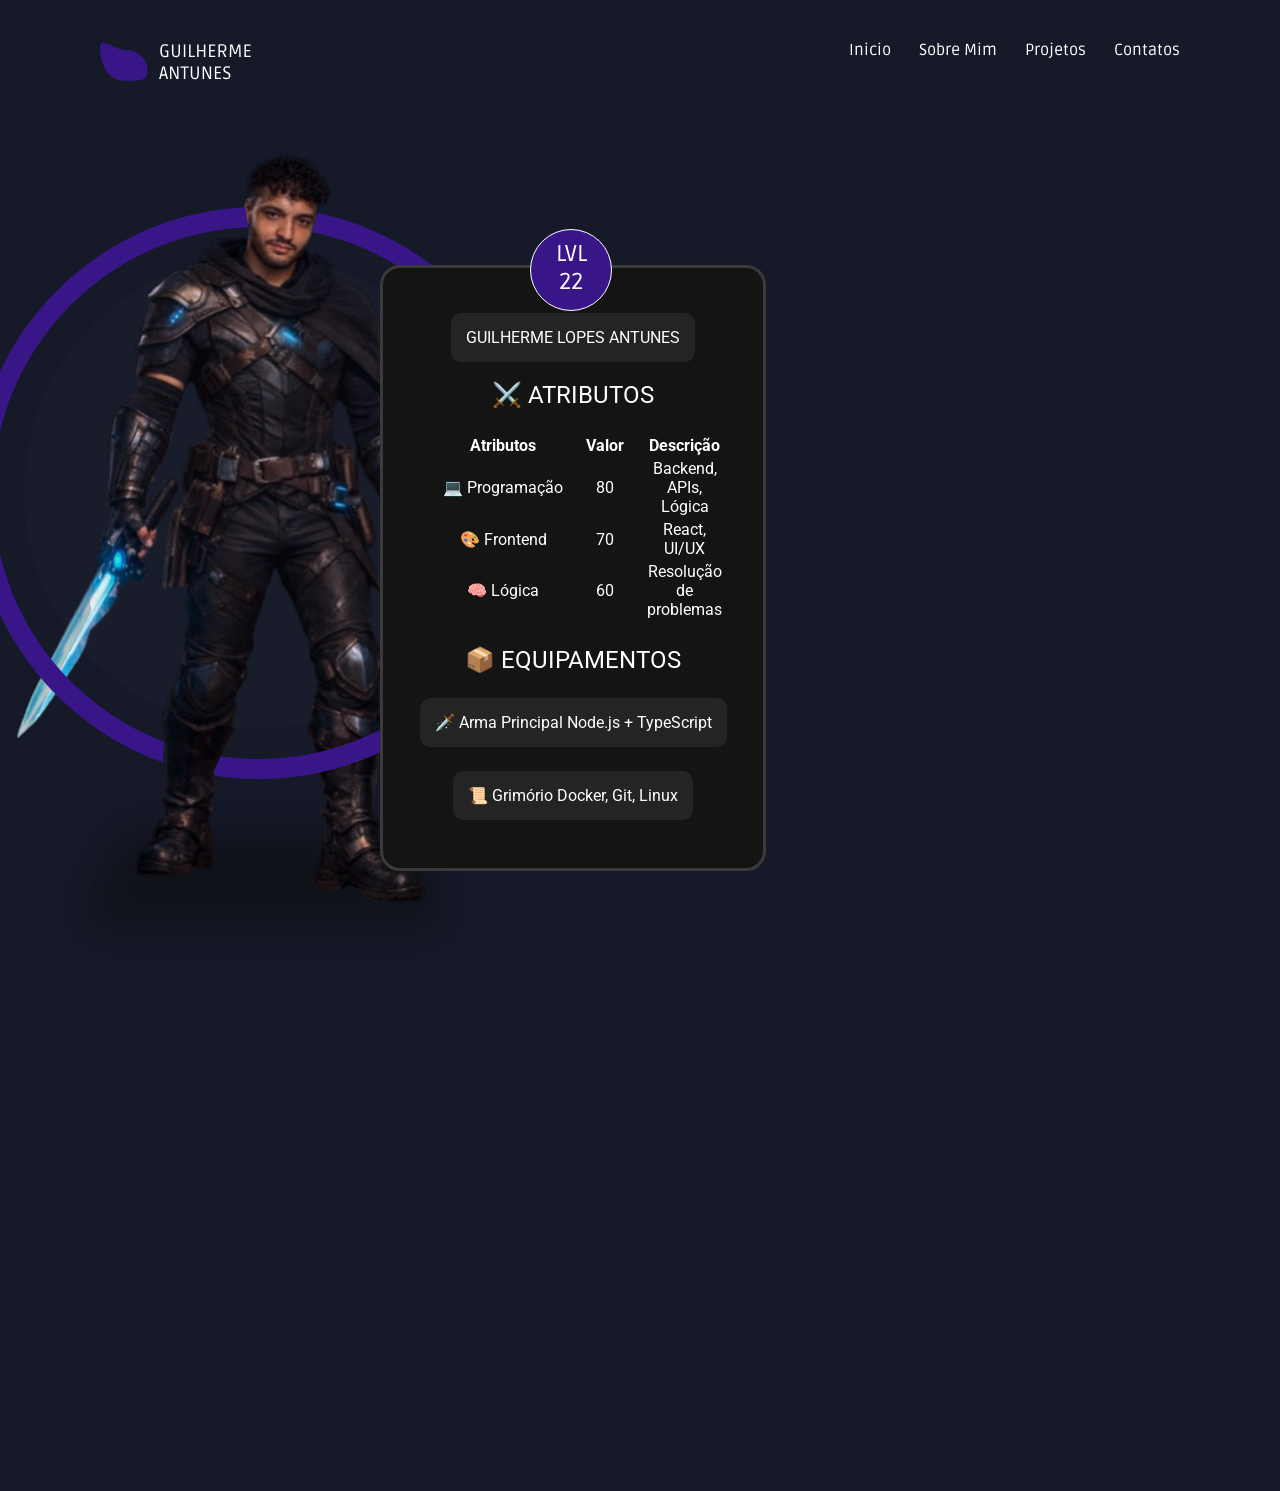
==== index.html @ bc66c3a2 "first commit" ====
<!DOCTYPE html>
<html lang="pt-br">
<head>
    <meta charset="UTF-8">
    <meta name="viewport" content="width=device-width, initial-scale=1.0">
    <link rel="stylesheet" href="styles/main.css">
    <title>Portifolio Dev - Guilherme Antunes</title>
</head>
<body>
    <header>
        <img src="images/Logo.svg" alt="Logo do Site">
        <nav>
            <a id="link-home" href="">Inicio</a>
            <a id="link-about-me" href="">Sobre Mim</a>
            <a id="link-project" href="">Projetos</a>
            <a id="link-contact" href="">Contatos</a>
            
        </nav>
    </header>
    <main>
        <div id="content-top">
            <div id="left-content-top">
                <img src="images/mainImage.svg" alt="">
                <div id="card-informartion">
                    <div id="circle-level">
                        <p>LVL 22</p>
                    </div>
                    <div id="status-painel">
                        <div>
                            <span id="name-input-game">GUILHERME LOPES ANTUNES</span>
                        </div>
                        <p style="font-size: 24px; border-spacing: 20px;">⚔️ ATRIBUTOS</p>
                        <table style="text-align: center;">
                            <tr >
                                <th>Atributos</th>
                                <th>Valor</th>
                                <th style="width: 20px;">Descrição</th>
                            </tr>
                            <tr>
                                <td>💻 Programação</td>
                                <td>80</td>
                                <td style="width: 20px;">Backend, APIs, Lógica</td>
                                
                            </tr>
                            <tr>
                                <td>🎨 Frontend</td>                          
                                <td>70</td>
                                <td>React, UI/UX</td>
                            </tr>
                            <tr>
                                <td>🧠 Lógica</td>
                                <td>60</td>
                                <td style="width: 20px;">Resolução de problemas</td>
                            </tr>
                        </table>
                        <p style="font-size: 24px; border-spacing: 20px;">📦 EQUIPAMENTOS</p>
                    
                    
                        <span>🗡️ Arma Principal Node.js + TypeScript</span>
                        <span>📜 Grimório Docker, Git, Linux</span>
                    </div>
                    
                    
                </div>
            
            </div>
        </div>
       
        
        
        
        

    </main>
    <footer>

    </footer>
</body>
<script src="scripts/main.js"></script>
</html>
---- styles/main.css ----
@import url("reset.css");
@import url('https://fonts.googleapis.com/css2?family=Ruda:wght@400..900&display=swap');
@import url('https://fonts.googleapis.com/css2?family=Roboto:ital,wght@0,100..900;1,100..900&family=Ruda:wght@400..900&display=swap');

:root {
    --background-color: #151928;
}

body {
    font-family: "Roboto", sans-serif;
    background-color: var(--background-color);
 
}


header {
    display: flex;
    
    justify-content: space-between;
    padding: 40px 100px;

}

nav {
    font-family: "Ruda", sans-serif;
    
}

nav a {
    text-decoration: none;
    margin-left: 24px;
    color: white;
}

#card-informartion {
    display: inline-block;
    position: relative;
    bottom: 620px;
    right: 170px;
}

#circle-level{
    width: 80px;
    height: 80px;
    background-color: #381688;
    position: absolute;
    left: 150px;
    bottom: 560px;
    border-radius: 100px;
    border: 1px solid white;

}

#circle-level p {
    width: 60px;
    height: 100%;
    text-align: center;
    font-family: "Ruda", sans-serif;
    margin: 10px auto;
    font-size: 23px;
    color: white;
}

#status-painel {
    display: flex;
    flex-direction: column;
    color: white;
    align-items: center;
    width: 380px;
    height: 600px;
    background-color: #141414;
    border: 3px solid #3A3A3A;
    border-radius: 20px;
    
}
#status-painel div {
    margin-top: 50px;
    padding: 10px;

}
#name-input-game {
    margin-top: 50px;
    padding: 15px;
    background-color: #242424;
    border-radius: 10px;
}

#status-painel span  {
    margin-bottom: 24px;
    padding: 15px;
    background-color: #242424;
    border-radius: 10px;
}

#left-content-top {
    position: relative;
}

th,td {
    padding-left: 20px;

    
}
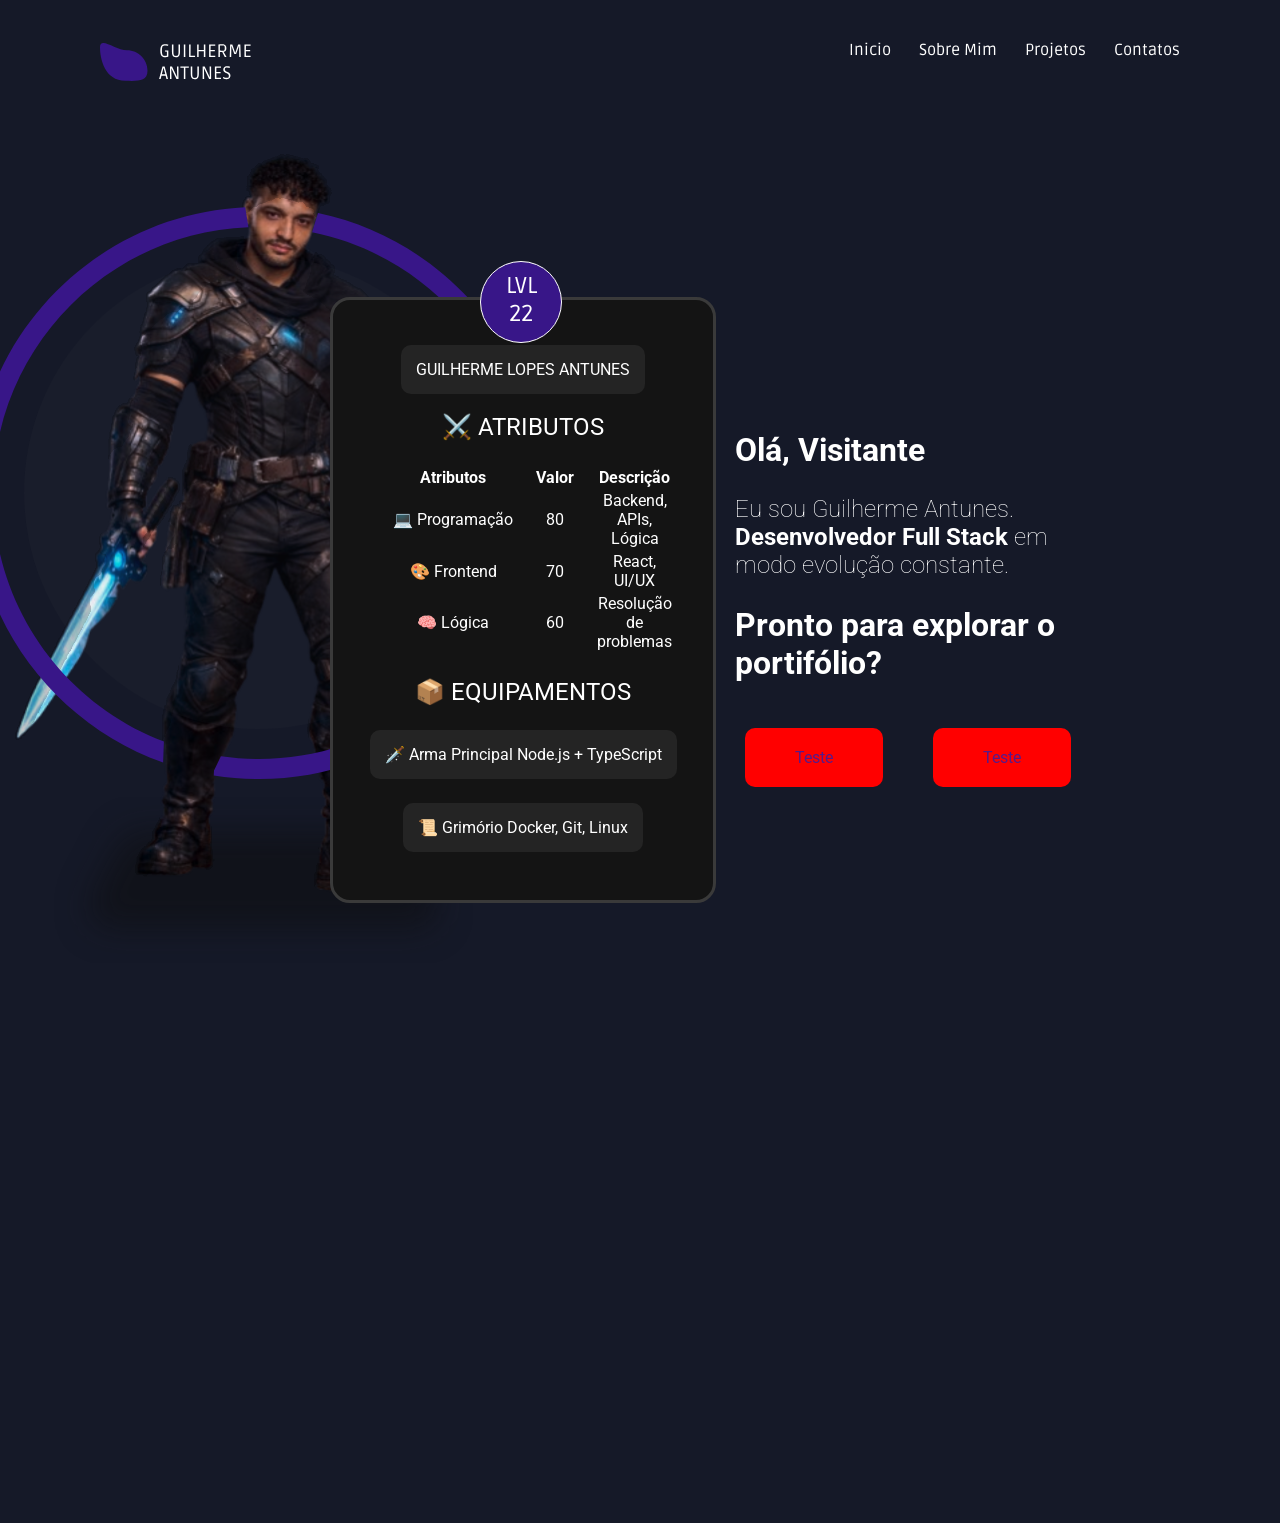
==== commit 9e68a7f0: "top-principal-content add button" ====
--- a/index.html
+++ b/index.html
@@ -21,7 +21,8 @@
         <div id="content-top">
             <div id="left-content-top">
                 <img src="images/mainImage.svg" alt="">
-                <div id="card-informartion">
+                <div id="card-absolute">
+                    <div id="card-informartion">
                     <div id="circle-level">
                         <p>LVL 22</p>
                     </div>
@@ -62,7 +63,20 @@
                     
                     
                 </div>
+                </div>
+                
             
+            </div>
+            <div id="right-content-top">
+                <div>
+                    <h2>Olá, Visitante</h2>
+                    <p>Eu sou Guilherme Antunes. <br> <span style="font-weight: bold;">Desenvolvedor Full Stack</span> em modo evolução constante.</p>
+                    <h2>Pronto para explorar o portifólio?</h2>
+                </div>
+                <div id="buttons-content-top">
+                    <a class="button" href="">Teste</a>
+                    <a class="button" href="">Teste</a>
+                </div>
             </div>
         </div>
        
--- a/styles/main.css
+++ b/styles/main.css
@@ -30,6 +30,20 @@
     text-decoration: none;
     margin-left: 24px;
     color: white;
+}
+#left-content-top {
+   
+   max-width: 800px;
+    width: 100%;
+
+    word-wrap: break-word;
+    overflow-wrap: break-word;
+}
+
+#card-absolute{
+    left: 500px;
+    bottom: 50px;
+    position: relative;
 }
 
 #card-informartion {
@@ -92,10 +106,50 @@
     border-radius: 10px;
 }
 
-#left-content-top {
+#content-top {
     position: relative;
+    display: flex;
+    
+    justify-content: space-between;
+    color: white;
+    height: 800px;
 }
 
+#right-content-top{
+    margin-right: 200px;
+    margin-top: 280px;
+    width: 600px;
+}
+
+#right-content-top p {
+    font-weight: lighter;
+    font-size: 24px;
+}
+
+#right-content-top h2 {
+    font-size: 32px;
+    font-weight: bold;
+}
+
+
+#buttons-content-top {
+    align-self: center;
+    display: flex;
+    gap: 50px;
+    
+}
+
+.button {
+    text-decoration: none;
+    padding: 20px 50px;
+    border-radius: 10px;
+    background-color: red;
+}
+#right-content-top {
+    display: flex;
+    flex-direction: column;
+    gap: 20px;
+}
 th,td {
     padding-left: 20px;
 
